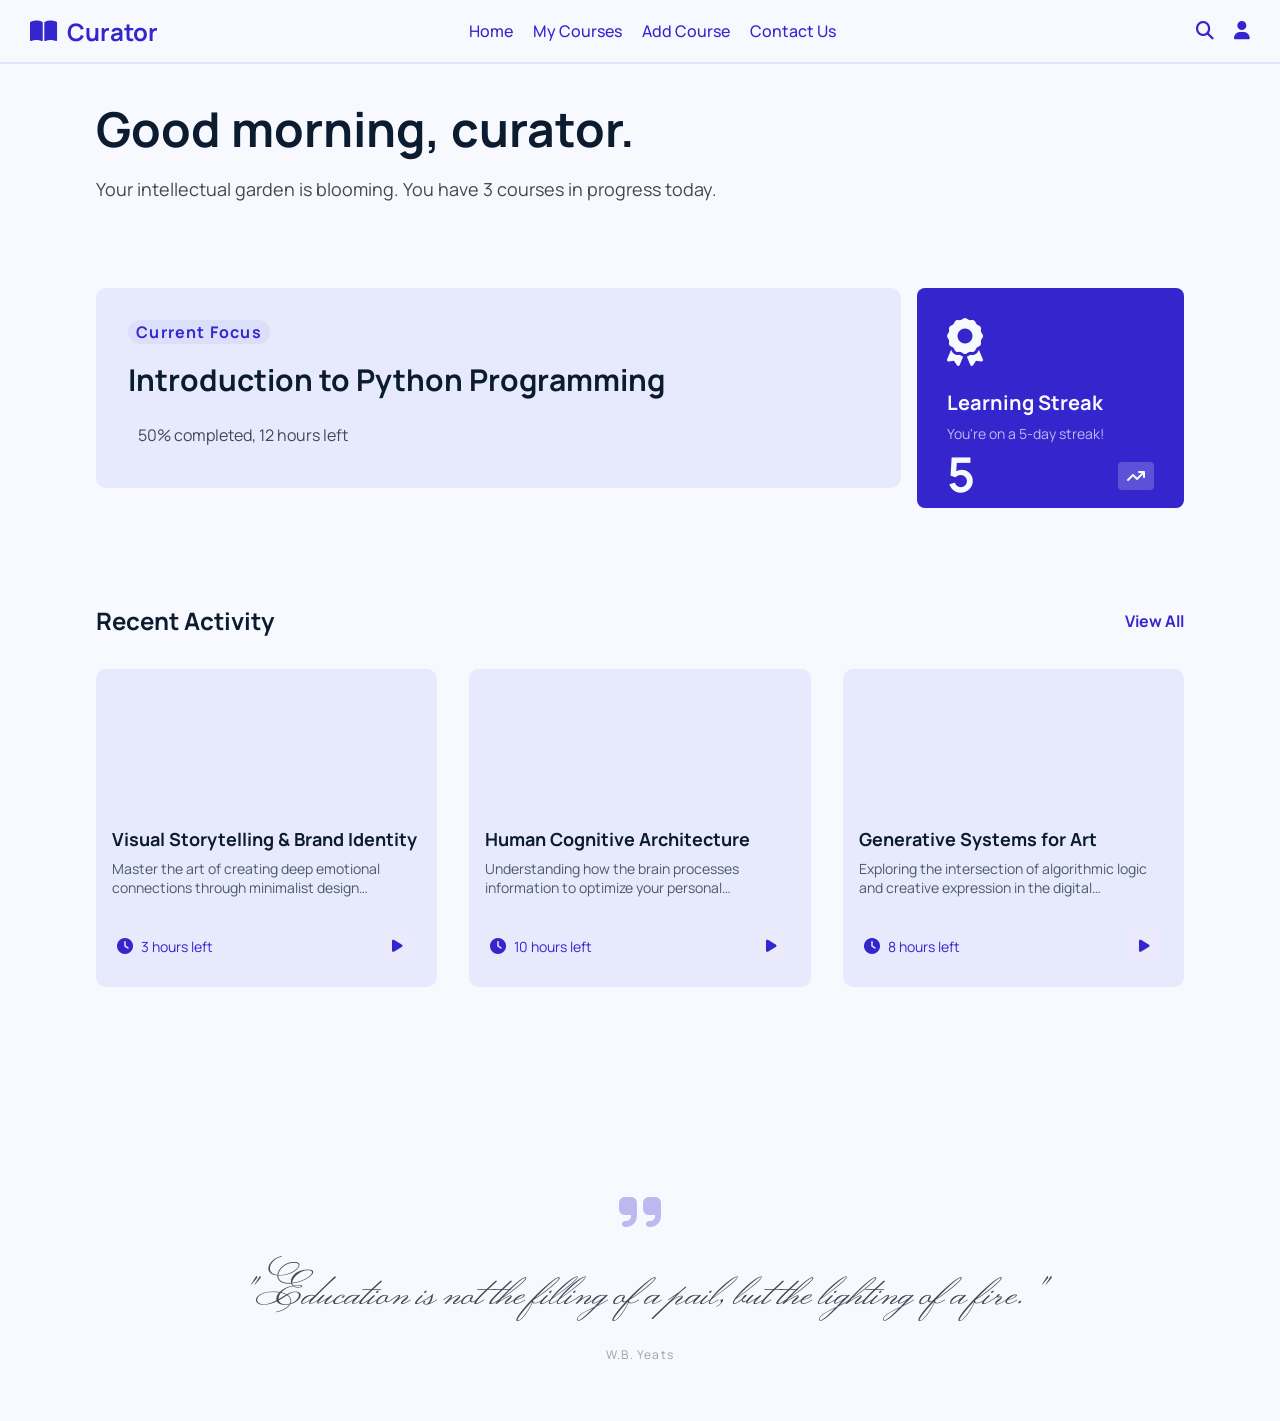
==== index.html @ ca8f30e1 "Merge branch 'main' of https://github.com/Mo2men-Be3der74/Course-Organizer" ====
<!DOCTYPE html>
<html lang="en">
<head>
      <meta charset="UTF-8">
      <meta name="viewport" content="width=device-width, initial-scale=1.0">
      <link rel="stylesheet" href="CSS/style.css">
      <link rel="stylesheet" href="https://cdnjs.cloudflare.com/ajax/libs/font-awesome/6.5.1/css/all.min.css" />
      <title>Home</title>
      <link rel="preconnect" href="https://fonts.googleapis.com">
      <link rel="preconnect" href="https://fonts.gstatic.com" crossorigin>
      <link href="https://fonts.googleapis.com/css2?family=Manrope:wght@200..800&family=Monsieur+La+Doulaise&display=swap" rel="stylesheet">
</head>
<body>
      <div class="navbar">
            <a class="logo" href="index.html">
                  <i class="fa-solid fa-book-open"></i>
                  <div class="text">Curator</div>
            </a>
            <div class="navbar-links">
                  <ul class="nav-links">
                        <li><a href="index.html" target="_self">Home</a></li>
                        <li><a href="MyCourses.html" target="_self">My Courses</a></li>
                        <li><a href="#" target="_self">Add Course</a></li>
                        <li><a href="#" target="_self">Contact Us</a></li>
                  </ul>
            </div>
            <div class="right">
                  <i class="fa-solid fa-magnifying-glass"></i>
                  <i class="fa-solid fa-user"></i>
            </div>
      </div>
      <section class="progress">
            <div class="morning">
                  <div class="morning-text">Good morning, curator.</div>
                  <div class="morning-small">Your intellectual garden is blooming. You have 3 courses in progress today.</div>
            </div>
            <div class="info">
                  <div class="current">
                        <div class="focus">Current Focus</div>
                        <div class="course-name">Introduction to Python Programming</div>
                        <div class="progression">50% completed, 12 hours left</div>
                  </div>
                  <div class="streak">
                        <i class="fa-solid fa-award"></i>
                        <div class="title">Learning Streak</div>
                        <div class="streak-text">You're on a 5-day streak!</div>
                        <div class="streak-bottom">
                              <div class="days">5</div>
                              <i class="fa-solid fa-arrow-trend-up stock"></i>
                        </div>
                  </div>
            </div>
            <div class="recent">
                  <div class="recent-head">
                        <div class="recent-title">Recent Activity</div>
                        <a href="#" class="view">View All</a>
                  </div>
                  <div class="courses">
                        <div class="course" id="course-1">
                              <div class="course-img"></div>
                              <div class="course-info">
                                    <div class="course-title">Visual Storytelling & Brand Identity</div>
                                    <div class="course-description">Master the art of creating deep emotional connections through minimalist design…</div>
                                    <div class="course-progress">
                                          <div class="time-left">
                                                <i class="fa-solid fa-clock" id="clock"></i>
                                                3 hours left
                                          </div>
                                          <i class="fa-solid fa-play" id="play-button"></i>
                                    </div>
                              </div>
                        </div>
                        <div class="course" id="course-2">
                              <div class="course-img"></div>
                              <div class="course-info">
                                    <div class="course-title">Human Cognitive Architecture</div>
                                    <div class="course-description">Understanding how the brain processes information to optimize your personal…</div>
                                    <div class="course-progress">
                                          <div class="time-left">
                                                <i class="fa-solid fa-clock" id="clock"></i>
                                                10 hours left
                                          </div>
                                          <i class="fa-solid fa-play" id="play-button"></i>
                                    </div>
                              </div>
                        </div>
                        <div class="course" id="course-3">
                              <div class="course-img"></div>
                              <div class="course-info">
                                    <div class="course-title">Generative Systems for Art</div>
                                    <div class="course-description">Exploring the intersection of algorithmic logic and creative expression in the digital…</div>
                                    <div class="course-progress">
                                          <div class="time-left">
                                                <i class="fa-solid fa-clock" id="clock"></i>
                                                8 hours left
                                          </div>
                                          <i class="fa-solid fa-play" id="play-button"></i>
                                    </div>
                              </div>
                        </div>
                  </div>
            </div>
      </section>
      <footer class="footer">
            <i class="fa-solid fa-quote-right" id="quote-icon"></i>
            <div class="quote-text">"Education is not the filling of a pail, but the lighting of a fire."</div>
            <div class="name">W.B. Yeats</div>
      </footer>
</body>
</html>
---- CSS/style.css ----
* {
      margin: 0;
      padding: 0;
      box-sizing: border-box;
}

html {
      scroll-behavior: smooth;
      scrollbar-width: none;
}

:root {
      --surface-color: #f8f9ff;
      --primary-color: #3525cd;
      --hover-color: #0B1C30;
      --card-color: #e6eafc;
      --text-color: #0B1C30;
}

body {
      font-family: "manrope", sans-serif;
}

body::selection {
      background-color: var(--primary-color);
      color: var(--surface-color);
}

/* HOME */

/* NAVBAR */

.navbar {
      display: flex;
      justify-content: space-between;
      align-items: center;
      padding: 30px;
      background-color: var(--surface-color);
      height: 64px;
      width: 100%;
      position: fixed;
      border-bottom: 2px solid rgb(53, 37, 205, 0.1);
      z-index: 1000;
}

.navbar .logo {
      font-size: 24px;
      font-weight: bold;
      text-decoration: none;
      color: var(--primary-color);
      display: flex;
      align-items: center;
      gap: 10px;
}

.navbar .navbar-links {
      display: flex;
      align-items: center;
      gap: 20px;
      position: relative;
      left: -25px;
}

.navbar .nav-links {
      display: flex;
      gap: 20px;
      list-style: none;
      text-decoration: none;
      margin: 0;
      padding: 0;
      align-items: center;
}

.navbar a {
      text-decoration: none;
      color: var(--primary-color);
      font-size: 16px;
      font-weight: 500;
      transition: color ease 0.2s;
      display: flex;
      align-items: center;
      transition: all 0.2s ease;
}

.navbar a:visited {
      text-decoration: none;
}

.navbar .nav-links a:hover {
      color: #191158;
      text-decoration: none;
      transition: color ease 0.2s;
      background-color: var(--card-color);
      padding: 4px 8px;
      border-radius: 4px;
      transition: all 0.2s ease;
}

.navbar .right {
      display: flex;
      align-items: center;
      gap: 20px;
      color: var(--primary-color);
      text-decoration: none;
      cursor: pointer;
      font-size: 18px;
}

.navbar .right i:hover {
      color: #191158;
}

/* morning */

.morning {
      display: flex;
      flex-direction: column;
      align-items: flex-start;
      gap: 16px;
      padding: 96px;
      background-color: var(--surface-color);
      width: 100%;
      height: 92px;
}

.morning .morning-text {
      font-size: 48px;
      font-weight: bold;
      color: var(--hover-color);
      text-decoration: none;
      text-wrap: nowrap;
}

.morning .morning-small {
      font-size: 18px;
      color: #464555;
      text-decoration: none;
      text-wrap: nowrap;
}

/* info */

.info {
      display: flex;
      flex-direction: row;
      gap: 16px;
      padding: 96px;
      background-color: var(--surface-color);
}

/* curent */

.info .current {
      display: flex;
      flex-direction: column;
      justify-content: space-between;
      /* gap: 16px; */
      background-color: #e6eafc;
      padding: 32px;
      border-radius: 10px;
      width: 100%;
      height: 200px;
}

.info .current .focus {
      font-size: 16px;
      color: var(--primary-color);
      text-decoration: none;
      font-weight: 500;
      height: 24px;
      width: 142px;
      background-color: #dcdffa;
      display: flex;
      align-items: center;
      justify-content: center;
      border-radius: 12px;
      font-weight: bolder;
      letter-spacing: 1.2px;
}

.info .current .course-name {
      font-size: 30px;
      font-weight: bold;
      color: #0B1C30;
      text-decoration: none;
}

.info .current .progression {
      display: flex;
      align-items: center;
      gap: 8px;
      font-size: 16px;
      color: #464555;
      text-decoration: none;
      padding: 10px;
}

/* streak */

.info .streak {
      display: flex;
      flex-direction: column;
      align-items: flex-start;
      padding: 30px;
      gap: 8px;
      background-color: var(--primary-color);
      color: var(--surface-color);
      width: 346.66px;
      height: 220px;
      border-radius: 8px;
}

.info .streak i {
      font-size: 48px;
      color: var(--surface-color);
      margin-bottom: 15px;
}

.info .streak .title {
      font-size: 20px;
      color: var(--surface-color);
      text-decoration: none;
      font-weight: bold;
}

.info .streak .streak-text {
      font-size: 14px;
      color: var(--surface-color);
      text-decoration: none;
      opacity: 0.7;
}

.info .streak .days {
      font-size: 48px;
      color: var(--surface-color);
      font-weight: bold;
      position: relative;
      top: -10px;
}

.info .streak .streak-bottom {
      display: flex;
      width: 100%;
      justify-content: space-between;
      align-items: center;
      gap: 8px;
}

.info .streak .stock {
      font-size: 16px;
      width: 36px;
      height: 28px;
      padding: 8px;
      background-color: #5d51d7;
      border-radius: 4px;
      display: flex;
      align-items: center;
      justify-content: center;
      color: var(--surface-color);
      position: relative;

}

/* RECENT */

.recent {
      display: flex;
      flex-direction: column;
      width: 100%;
      height: 536px;
      padding: 0 96px;
      background-color: var(--surface-color);
}

.recent .recent-head {
      display: flex;
      flex-direction: row;
      justify-content: space-between;
      width: 100%;
      align-items: center;
}

.recent .recent-head .recent-title {
      font-size: 24px;
      font-weight: bold;
      color: var(--hover-color);
      text-decoration: none;
}

.recent .recent-head .view {
      font-size: 16px;
      color: var(--primary-color);
      text-decoration: none;
      font-weight: bold;
}

.recent .courses {
      display: flex;
      flex-direction: row;
      gap: 32px;
      margin-top: 32px;
}

.recent .courses .course {
      display: flex;
      flex-direction: column;
      gap: 8px;
      background-color: var(--card-color);
      border-radius: 10px;
      width: 100%;
      height: 318px;
      overflow: hidden;
      transition: all 0.2s ease;
      cursor: pointer;
}

.recent .courses .course:hover {
      box-shadow: rgba(149, 157, 165, 0.2) 0px 8px 24px;
      transform: scale(1.02);
      transition: all 0.2s ease;
}

.recent .courses .course .course-img {
      width: 100%;
      height: 192px;
}

#course-1 .course-img {
      background-image: url("photos/tablet-minimalist-white-desk-with-office-supplies.jpg");
      background-size: cover;
      background-position: center;
      background-repeat: no-repeat;
}

#course-2 .course-img {
      background-image: url("photos/caleb-woods-fulXJYIvRi8-unsplash.jpg");
      background-size: cover;
      background-position: center;
      background-repeat: no-repeat;
}

#course-3 .course-img {
      background-image: url("photos/chris-ried-ieic5Tq8YMk-unsplash.jpg");
      background-size: cover;
      background-position: center;
      background-repeat: no-repeat;
}

.recent .courses .course .course-info {
      display: flex;
      flex-direction: column;
      gap: 8px;
      padding: 16px;
}

.recent .courses .course .course-info .course-title {
      font-size: 18px;
      color: var(--hover-color);
      text-decoration: none;
      font-weight: bold;
      text-wrap: wrap;
}

.recent .courses .course .course-info .course-description {
      font-size: 14px;
      color: var(--text-color);
      text-decoration: none;
      opacity: 0.7;
}

.recent .courses .course .course-info .course-progress {
      display: flex;
      align-items: center;
      gap: 8px;
      font-size: 14px;
      color: var(--text-color);
      text-decoration: none;
      padding: 10px;
      justify-content: space-between;
      color: var(--primary-color);
      margin-top: 16px;
}

.recent .courses .course .course-info .course-progress #clock {
      font-size: 16px;
      position: relative;
      color: var(--primary-color);
      left: -5px;
}

.recent .courses .course .course-info .course-progress #play-button {
      font-size: 14px;
      color: var(--primary-color);
      font-weight: bold;
      background-color: #ebe9fa;
      padding: 4px;
      border-radius: 1px;
      display: flex;
      align-items: center;
      justify-content: center;
      width: 27px;
      height: 30px;
      cursor: pointer;
}

footer {
      display: flex;
      flex-direction: column;
      align-items: center;
      width: 100%;
      height: 281px;
      gap: 20px;
      padding: 48px;
      background-color: var(--surface-color);
      width: 100%;
      text-align: center;
}

footer #quote-icon {
      font-size: 48px;
      color: rgb(53, 37, 205, 0.3);
}

footer .quote-text {
      font-size: 45px;
      color: #464555;
      text-decoration: none;
      font-weight: 100;
      font-family: "Monsieur La Doulaise", cursive;
      text-wrap: wrap;
}

footer .name {
      font-size: 12px;
      color: rgb(70, 69, 85, 0.5);
      text-decoration: none;
      letter-spacing: 1.2px;
}

/* My Courses */

header {
      width: 1216px;
      height: 40px;
      margin: 0 32px;
      display: flex;
      align-items: flex-start;
      justify-content: center;
}

header .head {
      font-size: 36px;
      font-weight: bold;
      color: var(--hover-color);
      text-decoration: none;
}
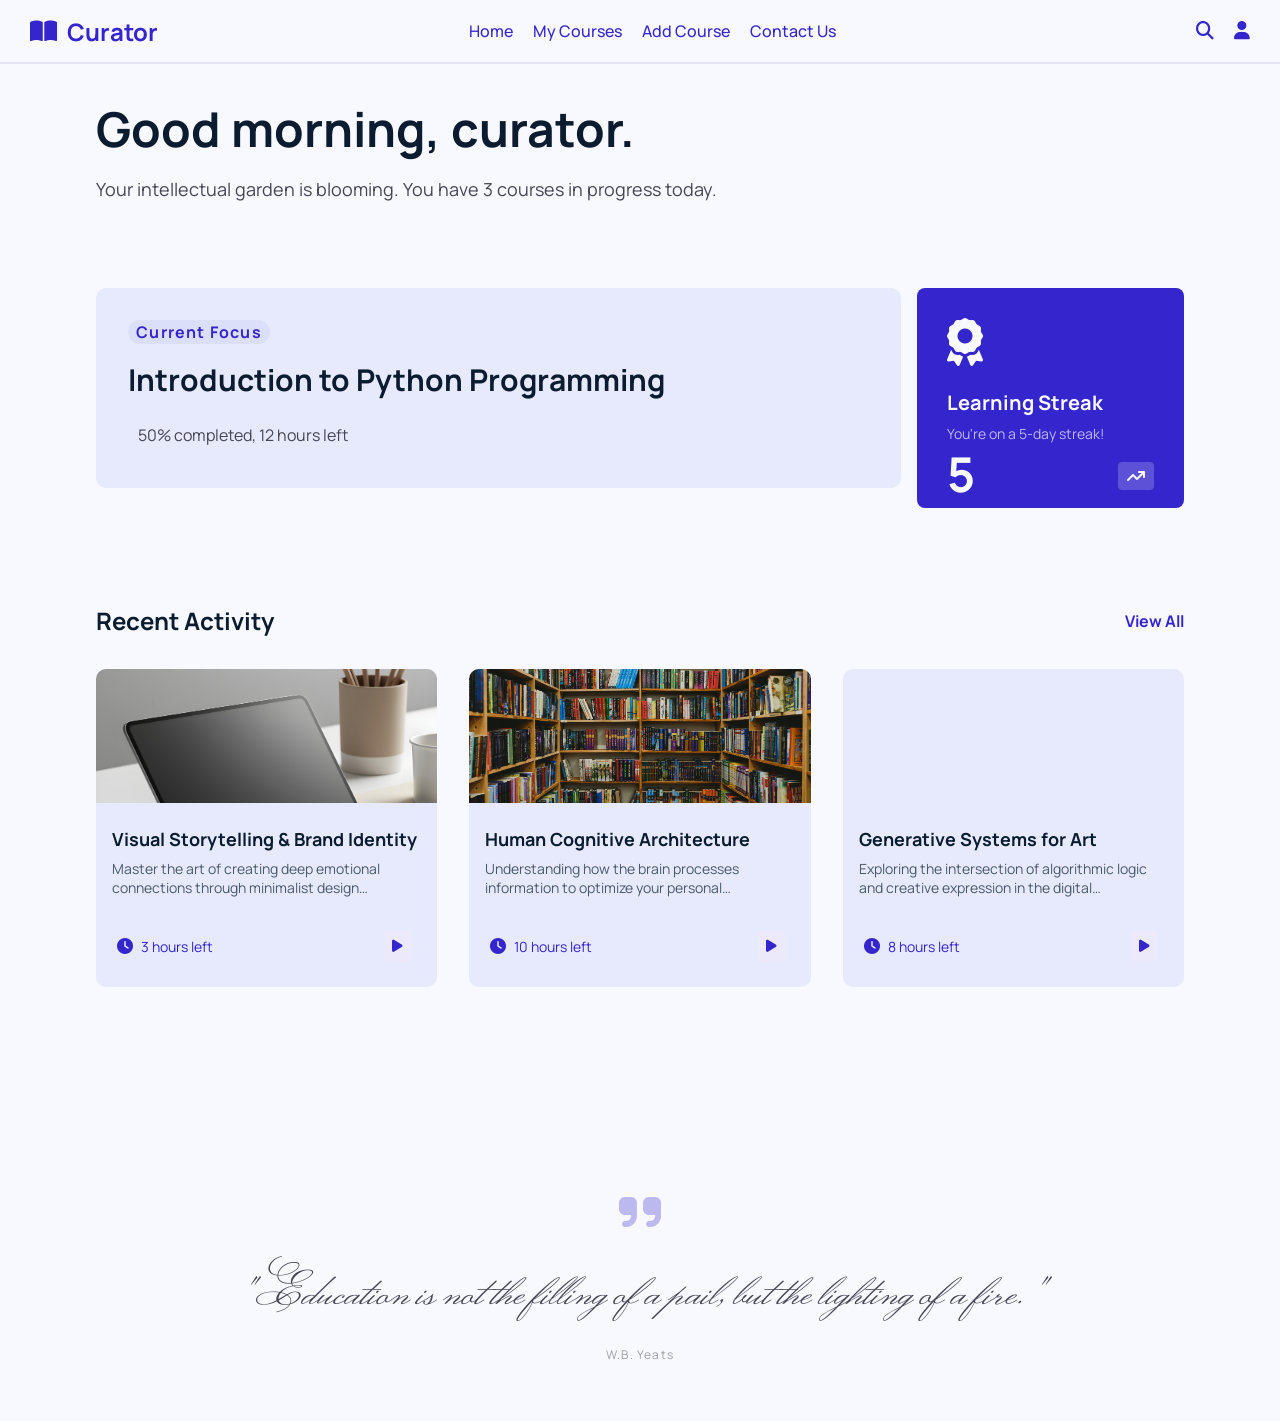
==== commit 624d300a: "." ====
--- a/index.html
+++ b/index.html
@@ -3,7 +3,7 @@
 <head>
       <meta charset="UTF-8">
       <meta name="viewport" content="width=device-width, initial-scale=1.0">
-      <link rel="stylesheet" href="CSS/style.css">
+      <link rel="stylesheet" href="/CSS/style.css">
       <link rel="stylesheet" href="https://cdnjs.cloudflare.com/ajax/libs/font-awesome/6.5.1/css/all.min.css" />
       <title>Home</title>
       <link rel="preconnect" href="https://fonts.googleapis.com">
--- a/CSS/style.css
+++ b/CSS/style.css
@@ -326,21 +326,21 @@
 }
 
 #course-1 .course-img {
-      background-image: url("photos/tablet-minimalist-white-desk-with-office-supplies.jpg");
+      background-image: url("/photos/tablet-minimalist-white-desk-with-office-supplies.jpg");
       background-size: cover;
       background-position: center;
       background-repeat: no-repeat;
 }
 
 #course-2 .course-img {
-      background-image: url("photos/caleb-woods-fulXJYIvRi8-unsplash.jpg");
+      background-image: url("/photos/caleb-woods-fulXJYIvRi8-unsplash.jpg");
       background-size: cover;
       background-position: center;
       background-repeat: no-repeat;
 }
 
 #course-3 .course-img {
-      background-image: url("photos/chris-ried-ieic5Tq8YMk-unsplash.jpg");
+      background-image: url("/photos/chris-ried-ieic5Tq8YMk-unsplash.jpg");
       background-size: cover;
       background-position: center;
       background-repeat: no-repeat;
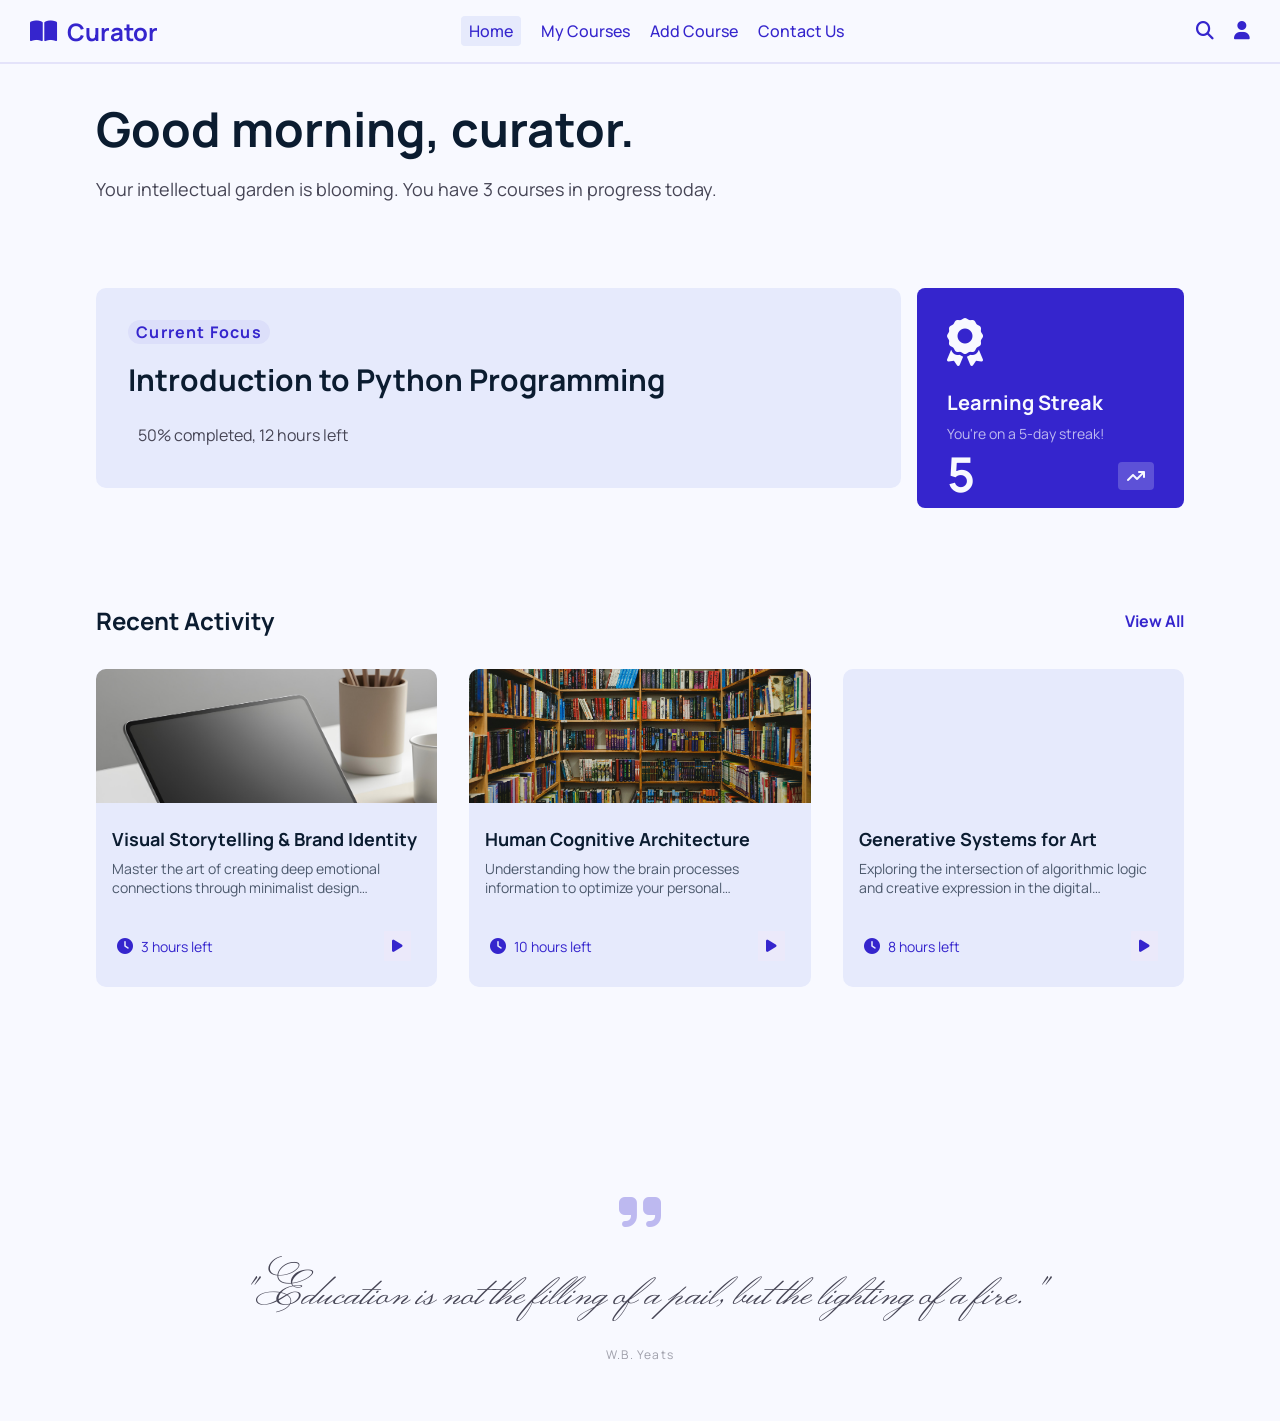
==== commit 353d1e57: "made the add course page" ====
--- a/index.html
+++ b/index.html
@@ -3,12 +3,13 @@
 <head>
       <meta charset="UTF-8">
       <meta name="viewport" content="width=device-width, initial-scale=1.0">
-      <link rel="stylesheet" href="/CSS/style.css">
+      <link rel="stylesheet" href="CSS/style.css">
       <link rel="stylesheet" href="https://cdnjs.cloudflare.com/ajax/libs/font-awesome/6.5.1/css/all.min.css" />
       <title>Home</title>
       <link rel="preconnect" href="https://fonts.googleapis.com">
       <link rel="preconnect" href="https://fonts.gstatic.com" crossorigin>
       <link href="https://fonts.googleapis.com/css2?family=Manrope:wght@200..800&family=Monsieur+La+Doulaise&display=swap" rel="stylesheet">
+      <link rel="icon" href="/photos/image.png">
 </head>
 <body>
       <div class="navbar">
@@ -18,9 +19,9 @@
             </a>
             <div class="navbar-links">
                   <ul class="nav-links">
-                        <li><a href="index.html" target="_self">Home</a></li>
+                        <li><a href="index.html" target="_self" class="active">Home</a></li>
                         <li><a href="MyCourses.html" target="_self">My Courses</a></li>
-                        <li><a href="#" target="_self">Add Course</a></li>
+                        <li><a href="AddCourse.html" target="_self">Add Course</a></li>
                         <li><a href="#" target="_self">Contact Us</a></li>
                   </ul>
             </div>
--- a/CSS/style.css
+++ b/CSS/style.css
@@ -96,6 +96,15 @@
       transition: all 0.2s ease;
 }
 
+.navbar .navbar-links a.active {
+      text-decoration: none;
+      transition: color ease 0.2s;
+      background-color: var(--card-color);
+      padding: 4px 8px;
+      border-radius: 4px;
+      transition: all 0.2s ease;
+}
+
 .navbar .right {
       display: flex;
       align-items: center;
@@ -326,21 +335,21 @@
 }
 
 #course-1 .course-img {
-      background-image: url("/photos/tablet-minimalist-white-desk-with-office-supplies.jpg");
+      background-image: url("../photos/tablet-minimalist-white-desk-with-office-supplies.jpg");
       background-size: cover;
       background-position: center;
       background-repeat: no-repeat;
 }
 
 #course-2 .course-img {
-      background-image: url("/photos/caleb-woods-fulXJYIvRi8-unsplash.jpg");
+      background-image: url("../photos/caleb-woods-fulXJYIvRi8-unsplash.jpg");
       background-size: cover;
       background-position: center;
       background-repeat: no-repeat;
 }
 
 #course-3 .course-img {
-      background-image: url("/photos/chris-ried-ieic5Tq8YMk-unsplash.jpg");
+      background-image: url("../photos/chris-ried-ieic5Tq8YMk-unsplash.jpg");
       background-size: cover;
       background-position: center;
       background-repeat: no-repeat;
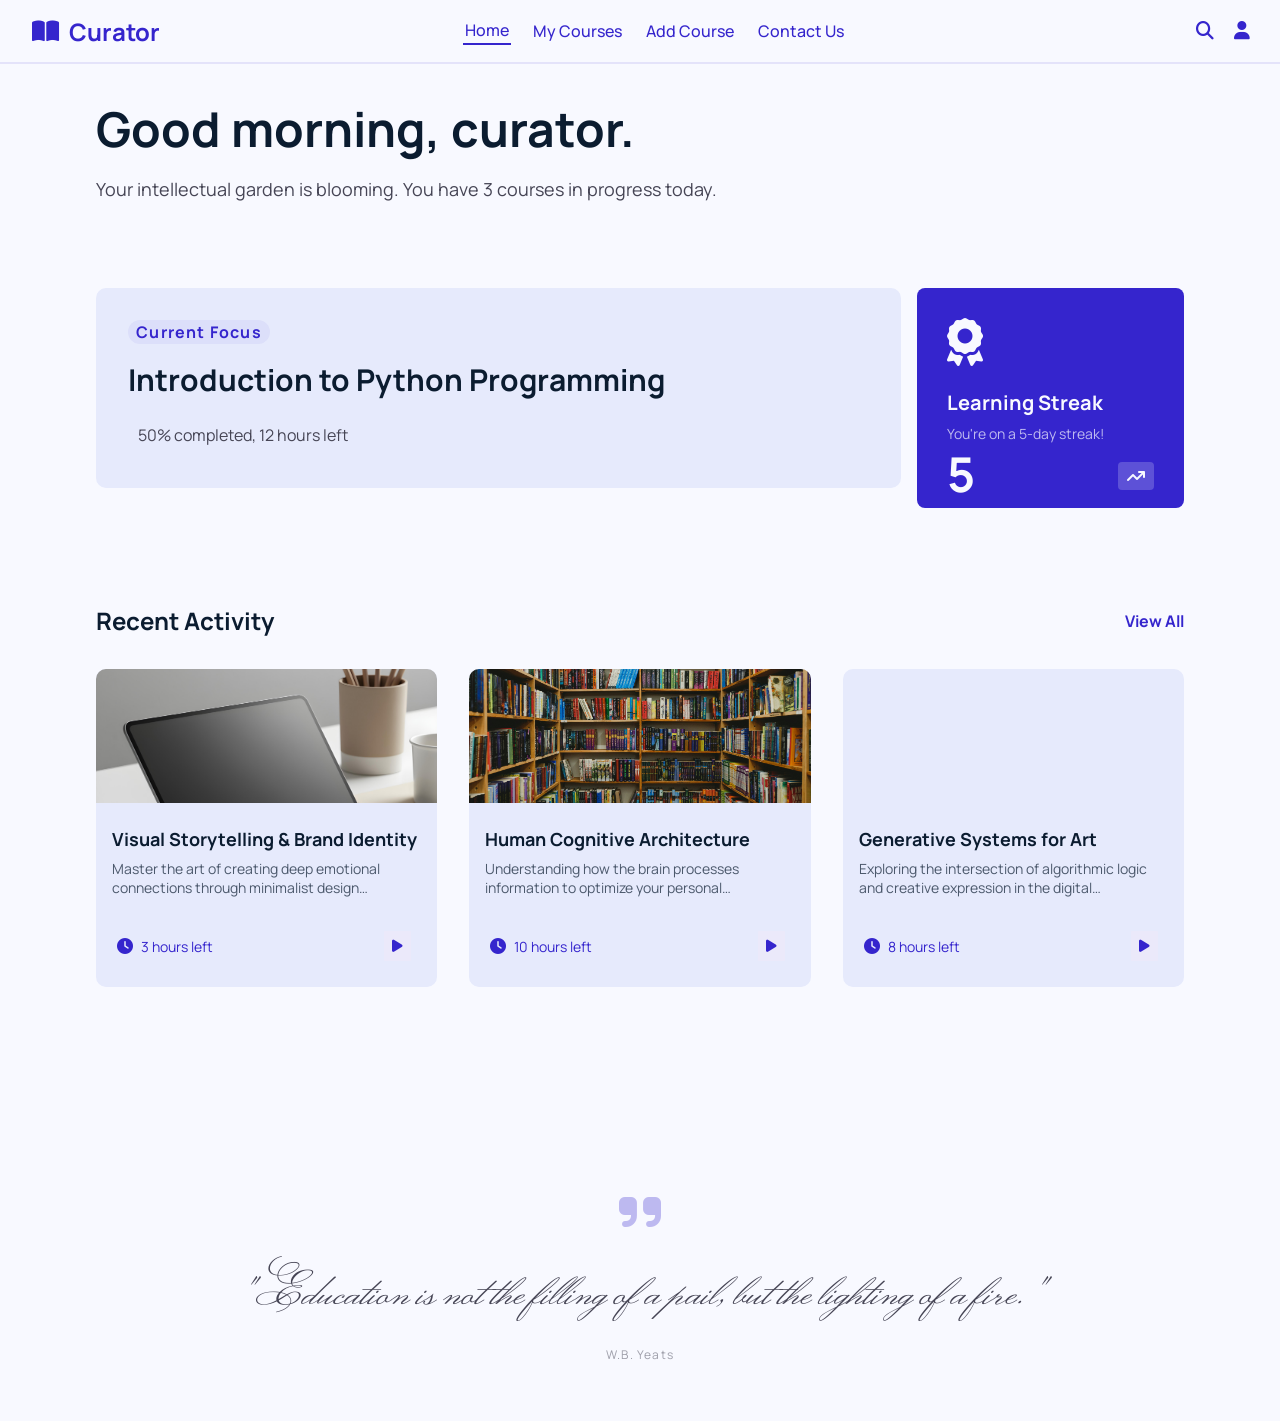
==== commit 7b75d6b9: "made the contact us page" ====
--- a/index.html
+++ b/index.html
@@ -22,7 +22,7 @@
                         <li><a href="index.html" target="_self" class="active">Home</a></li>
                         <li><a href="MyCourses.html" target="_self">My Courses</a></li>
                         <li><a href="AddCourse.html" target="_self">Add Course</a></li>
-                        <li><a href="#" target="_self">Contact Us</a></li>
+                        <li><a href="ContactUs.html" target="_self">Contact Us</a></li>
                   </ul>
             </div>
             <div class="right">
--- a/CSS/style.css
+++ b/CSS/style.css
@@ -80,6 +80,7 @@
       display: flex;
       align-items: center;
       transition: all 0.2s ease;
+      padding: 2px;
 }
 
 .navbar a:visited {
@@ -97,12 +98,13 @@
 }
 
 .navbar .navbar-links a.active {
-      text-decoration: none;
-      transition: color ease 0.2s;
-      background-color: var(--card-color);
-      padding: 4px 8px;
-      border-radius: 4px;
+      color: var(--primary-color);
+      border-bottom: solid 2px var(--primary-color) ;
       transition: all 0.2s ease;
+}
+
+.navbar .navbar-links a.active:hover {
+      border: none;
 }
 
 .navbar .right {
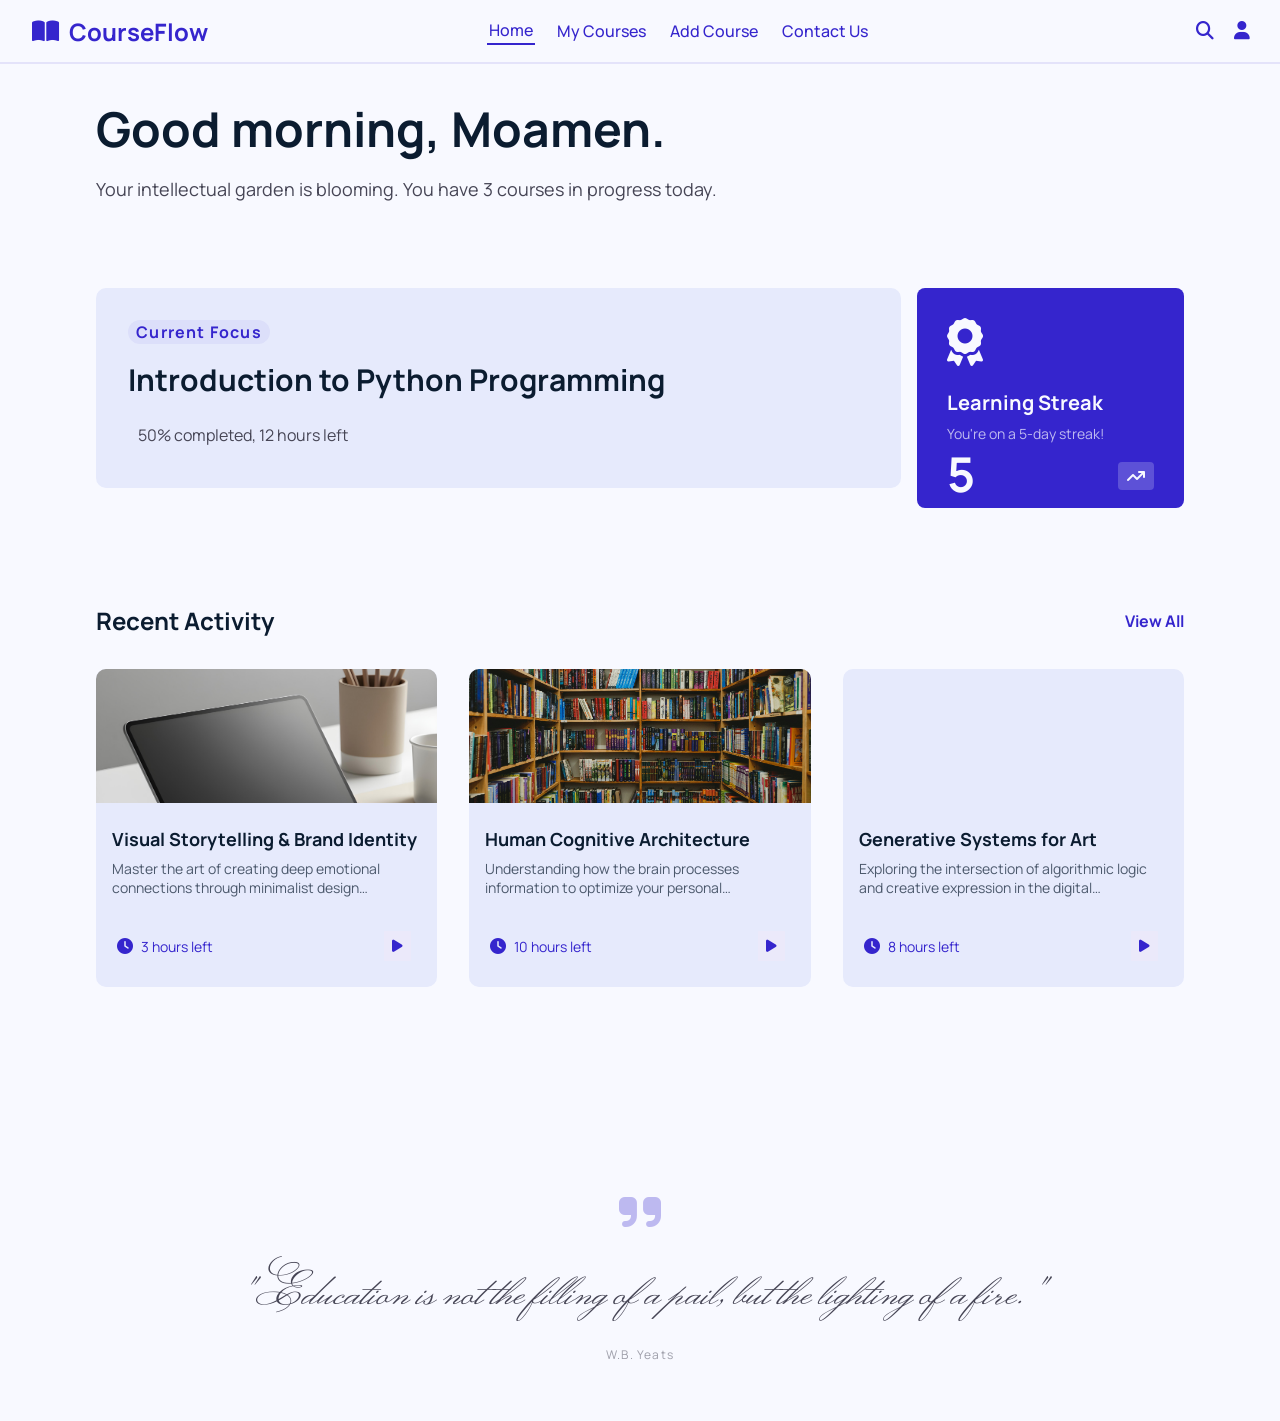
==== commit 4a80f422: "changed the name" ====
--- a/index.html
+++ b/index.html
@@ -9,13 +9,13 @@
       <link rel="preconnect" href="https://fonts.googleapis.com">
       <link rel="preconnect" href="https://fonts.gstatic.com" crossorigin>
       <link href="https://fonts.googleapis.com/css2?family=Manrope:wght@200..800&family=Monsieur+La+Doulaise&display=swap" rel="stylesheet">
-      <link rel="icon" href="/photos/image.png">
+      <link rel="icon" href="photos/image.png">
 </head>
 <body>
       <div class="navbar">
             <a class="logo" href="index.html">
                   <i class="fa-solid fa-book-open"></i>
-                  <div class="text">Curator</div>
+                  <div class="text">CourseFlow</div>
             </a>
             <div class="navbar-links">
                   <ul class="nav-links">
@@ -32,7 +32,7 @@
       </div>
       <section class="progress">
             <div class="morning">
-                  <div class="morning-text">Good morning, curator.</div>
+                  <div class="morning-text">Good morning, Moamen.</div>
                   <div class="morning-small">Your intellectual garden is blooming. You have 3 courses in progress today.</div>
             </div>
             <div class="info">
@@ -107,5 +107,15 @@
             <div class="quote-text">"Education is not the filling of a pail, but the lighting of a fire."</div>
             <div class="name">W.B. Yeats</div>
       </footer>
+      <div class="navbar-bottom">
+            <div class="nav-links">
+                  <ul>
+                        <li><a href="index.html" target="_self" class="active"><i class="fa-solid fa-house icon"></i>Home</a></li>
+                        <li><a href="MyCourses.html" target="_self"><i class="fa-regular fa-newspaper icon"></i>My Courses</a></li>
+                        <li><a href="AddCourse.html" target="_self"><i class="fa-solid fa-circle-plus icon"></i>Add Course</a></li>
+                        <li><a href="ContactUs.html" target="_self"><i class="fa-regular fa-envelope icon"></i>Contact Us</a></li>
+                  </ul>
+            </div>
+      </div>
 </body>
 </html>
--- a/CSS/style.css
+++ b/CSS/style.css
@@ -19,6 +19,7 @@
 
 body {
       font-family: "manrope", sans-serif;
+      background-color: var(--surface-color);
 }
 
 body::selection {
@@ -29,6 +30,10 @@
 /* HOME */
 
 /* NAVBAR */
+
+.navbar-bottom {
+      display: none;
+}
 
 .navbar {
       display: flex;
@@ -165,7 +170,6 @@
       display: flex;
       flex-direction: column;
       justify-content: space-between;
-      /* gap: 16px; */
       background-color: #e6eafc;
       padding: 32px;
       border-radius: 10px;
@@ -466,3 +470,181 @@
       text-decoration: none;
 }
 
+/* mobile responsive */
+
+@media (max-width: 767px) {
+      body, html {
+            margin: 0;
+            padding: 0;
+            width: 100%;
+            overflow-x: hidden;
+      }
+      
+      /* navbar */
+
+      .navbar {
+            padding: 16px 25px;
+            height: auto;
+      }
+
+      .navbar .navbar-links {
+            display: none;
+            flex-direction: row;
+            flex-wrap: wrap;
+      }
+
+      .navbar .nav-links a {
+            padding: 5px;
+            font-size: 12px;
+      }
+
+      .navbar-bottom {
+            display: block !important;
+            position: fixed;
+            bottom: 0;
+            left: 0;
+            right: 0;
+            width: 100%;
+            background-color: var(--surface-color);
+            border-top: 1px solid rgb(53, 37, 205, 0.1);
+            z-index: 1000;
+      }
+
+      .navbar-bottom .nav-links {
+            display: flex;
+            flex-direction: row;
+            justify-content: center;
+            align-items: center;
+            margin: 0;
+            width: 100%;
+            background-color: var(--surface-color);
+      }
+
+      .navbar-bottom ul {
+            width: 100%;
+            display: flex;
+            flex-direction: row;
+            justify-content: center;
+            align-items: center;
+            list-style: none;
+            margin: 0;
+            padding: 12px 23px;
+            gap: 14px;
+      }
+      
+      .navbar-bottom ul li a {
+            display: flex;
+            flex-direction: column;
+            justify-content: center;
+            align-items: center;
+            text-decoration: none;
+            color: var(--text-color);
+            text-wrap: nowrap;
+      }
+
+      .navbar-bottom ul li a.active {
+            color: var(--primary-color);
+            background-color: var(--card-color);
+            padding: 4px 16px;
+            border-radius: 12px;
+      }
+
+      .navbar-bottom ul li a i {
+            font-size: 20px;
+      }
+      
+      body {
+            padding-bottom: 80px;
+      }
+
+      .footer {
+            margin-bottom: 85px;
+      }
+
+      /* morning */
+
+      .progress {
+            margin: 0 auto;
+            padding: 0;
+            display: flex;
+            flex-direction: column;
+            width: 100%;
+            height: 100%;
+      }
+
+      .progress .morning {
+            width: 100%;
+            height: 155px;
+            padding: 0 24px;
+            margin: 0;
+            margin-top: 80px;
+            text-wrap: wrap;
+            align-items: center;
+            text-align: left;
+      }
+
+      .progress .morning .morning-text {
+            text-wrap: wrap;
+      }
+
+      .progress .morning .morning-small {
+            text-wrap: wrap;
+      }
+
+      /* info */
+
+      .info {
+            width: 100%;
+            align-items: center;
+            flex-direction: column;
+            padding: 0 24px;
+            margin-top: 150px;
+            gap: 16px;
+            justify-content: center;
+      }
+
+      .info .current {
+            width: 100%;
+            height: 319px;
+      }
+
+      .info .streak {
+            width: 100%;
+            height: 220px;
+      }
+
+      /* recent */
+
+      .recent {
+            width: 100%;
+            padding: 0 24px;
+            margin-top: 48px;
+            margin-bottom: 581px;
+      }
+
+      .recent .recent-head {
+            width: 100%;
+            padding: 0;
+            margin: 0;
+      }
+
+      .recent .courses {
+            flex-direction: column;
+      }
+}
+
+/* tablet responsive */
+
+@media (min-width: 768px) and (max-width: 1023px) {
+      /* info */
+      .info {
+            padding: 32px;
+            margin-top: 20px;
+      }
+
+      /* recent */
+
+      .recent {
+            padding: 32px;
+      }
+}
